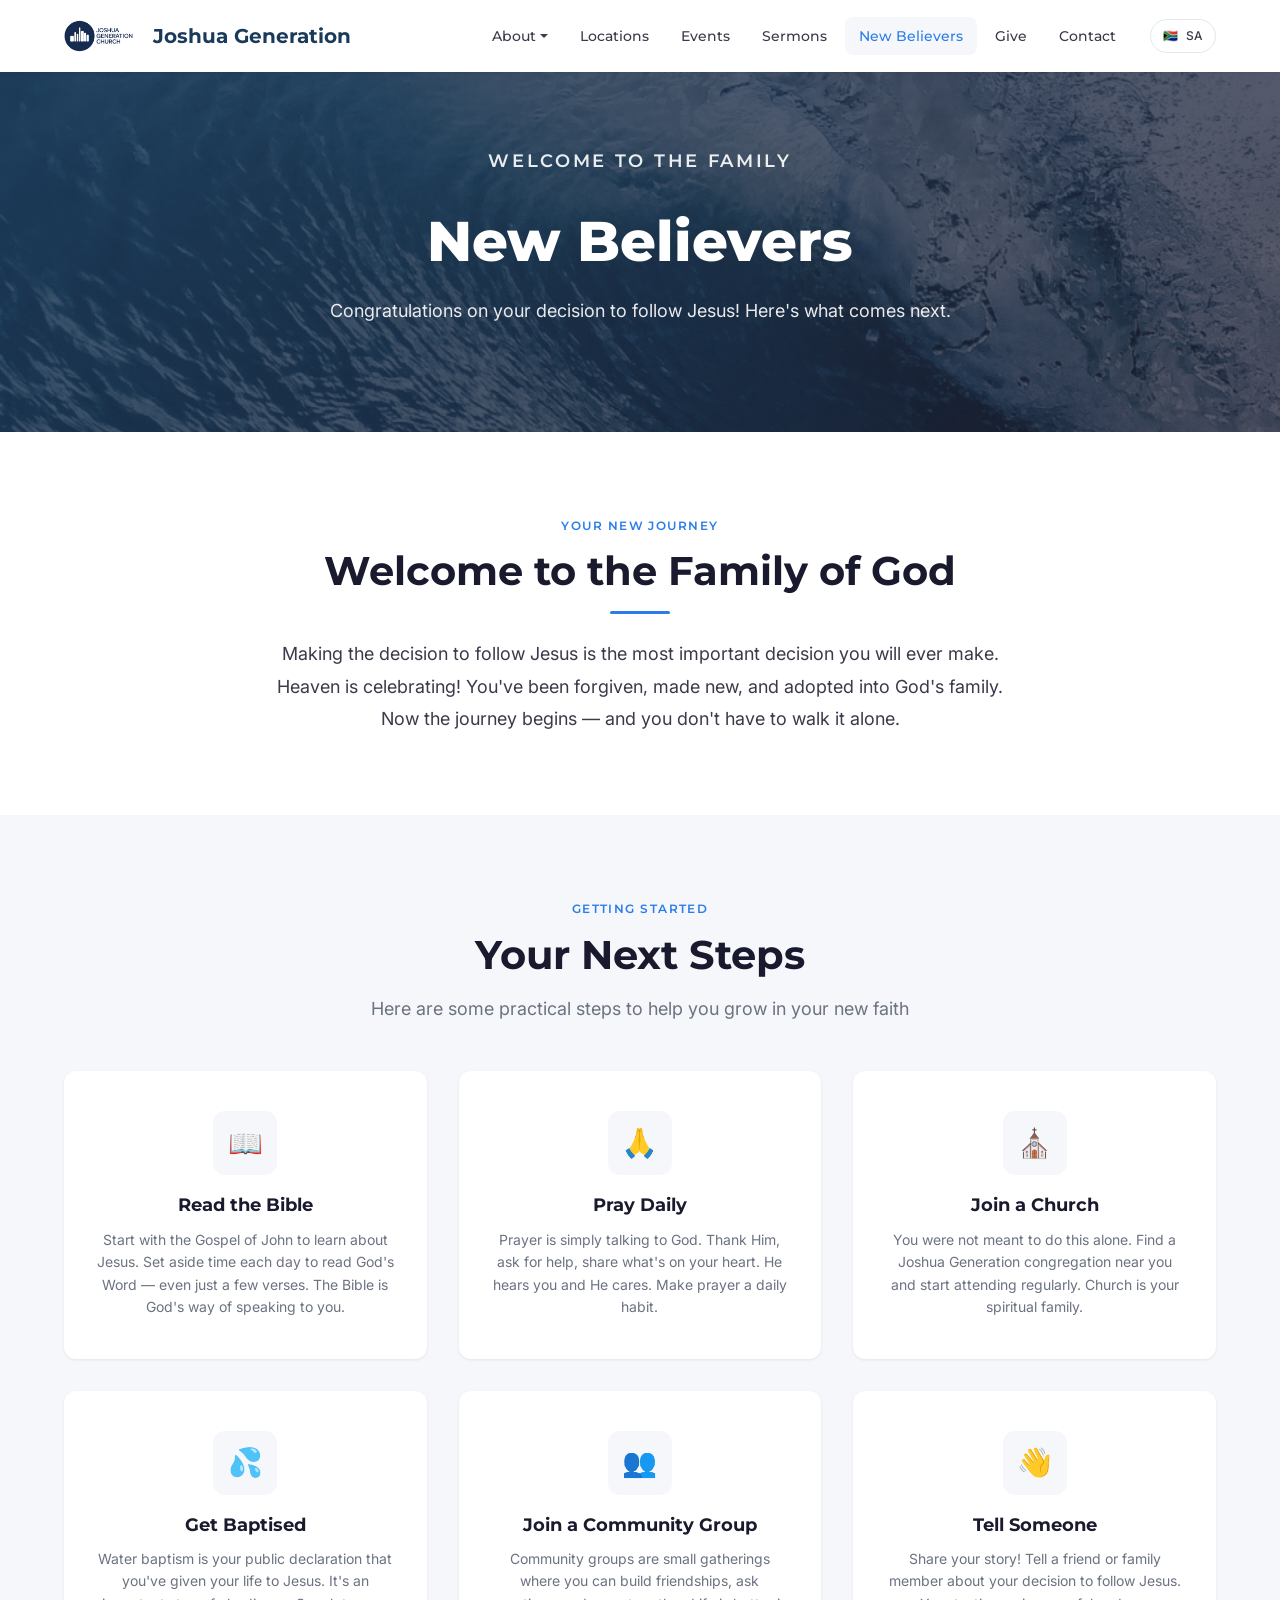
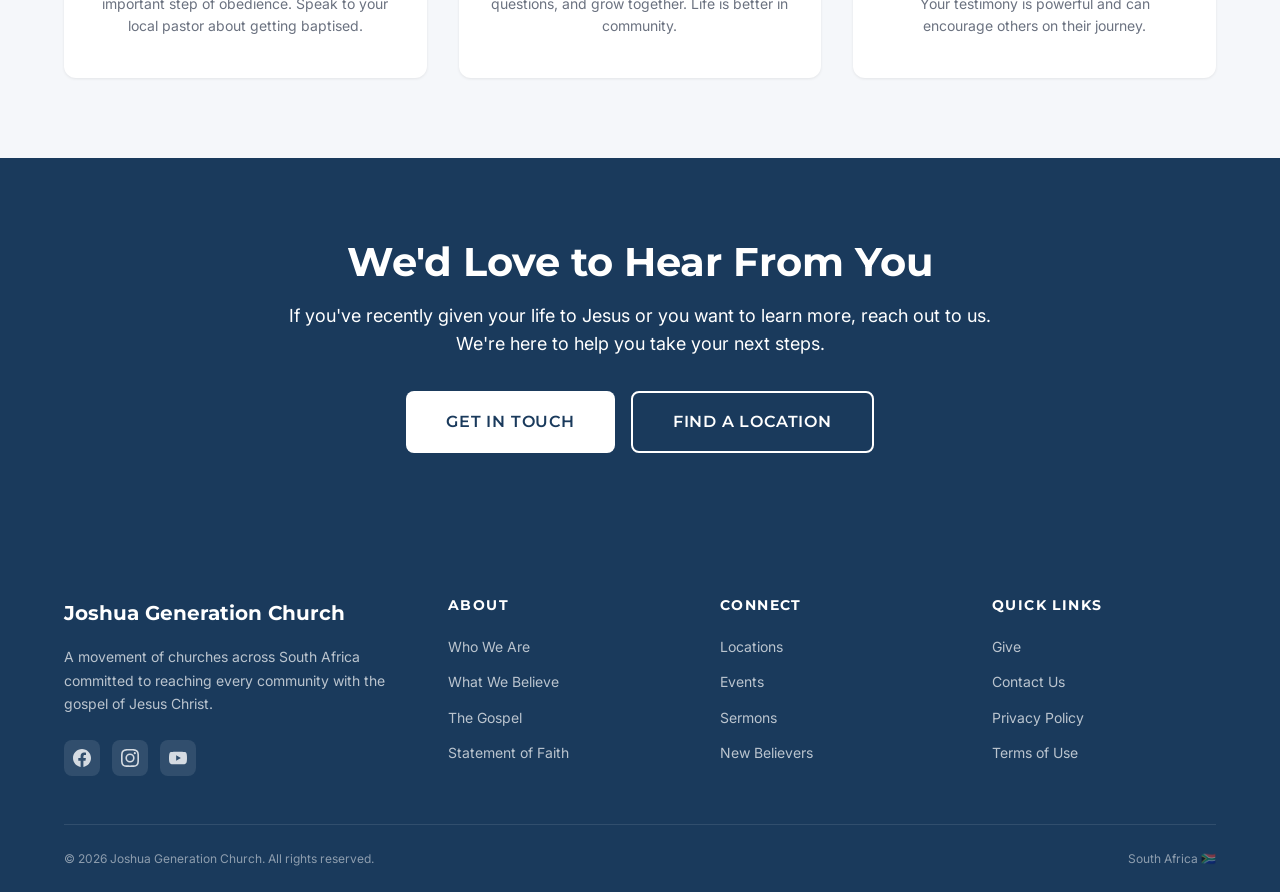
==== new-believers.html @ f1df92d1 "Josh Gen website - complete static site build" ====
<!DOCTYPE html>
<html lang="en">
<head>
  <meta charset="UTF-8">
  <link rel="icon" type="image/png" href="images/favicon.png">
  <meta name="viewport" content="width=device-width, initial-scale=1.0">
  <title>New Believers - Joshua Generation Church</title>
  <meta name="description" content="Resources and next steps for new believers at Joshua Generation Church.">
  <link rel="preconnect" href="https://fonts.googleapis.com">
  <link rel="preconnect" href="https://fonts.gstatic.com" crossorigin>
  <link href="https://fonts.googleapis.com/css2?family=Inter:wght@400;500;600&family=Montserrat:wght@600;700;800&display=swap" rel="stylesheet">
  <link rel="stylesheet" href="css/style.css">
  <link rel="stylesheet" href="css/components.css">
  <link rel="stylesheet" href="css/responsive.css">
</head>
<body>

  <!-- Navigation -->
  <nav class="nav" id="nav">
    <div class="nav__inner">
      <a href="index.html" class="nav__logo"><img src="images/logo.png" alt="JG" style="height:32px;width:auto;vertical-align:middle;margin-right:0.5rem;filter:brightness(0) saturate(100%) invert(16%) sepia(30%) saturate(1200%) hue-rotate(180deg) brightness(95%);"><span>Joshua Generation</span></a>
      <div class="nav__links" id="navLinks">
        <div class="nav__dropdown">
          <a href="#" class="nav__link nav__dropdown-toggle">About</a>
          <div class="nav__dropdown-menu">
            <a href="who-we-are.html">Who We Are</a>
            <a href="what-we-believe.html">What We Believe</a>
            <a href="the-gospel.html">The Gospel</a>
            <a href="statement-of-faith.html">Statement of Faith</a>
          </div>
        </div>
        <a href="locations.html" class="nav__link">Locations</a>
        <a href="events.html" class="nav__link">Events</a>
        <a href="sermons.html" class="nav__link">Sermons</a>
        <a href="new-believers.html" class="nav__link active">New Believers</a>
        <a href="give.html" class="nav__link">Give</a>
        <a href="contact.html" class="nav__link">Contact</a>
        <div class="nav__region"><span>&#127487;&#127462;</span> SA</div>
      </div>
      <button class="nav__toggle" id="navToggle" aria-label="Toggle menu"><span></span><span></span><span></span></button>
    </div>
  </nav>

  <!-- Hero -->
  <section class="hero hero--short">
    <div class="hero__bg" style="background-image: url('images/hero-water.jpg'); background-color: var(--color-primary);"></div>
    <div class="hero__content">
      <p class="hero__eyebrow">Welcome to the Family</p>
      <h1>New Believers</h1>
      <p>Congratulations on your decision to follow Jesus! Here's what comes next.</p>
    </div>
  </section>

  <!-- Welcome Message -->
  <section class="section">
    <div class="container container--narrow text-center">
      <span class="eyebrow">Your New Journey</span>
      <h2>Welcome to the Family of God</h2>
      <div class="divider"></div>
      <p style="font-size: var(--fs-lg); line-height: 1.8; margin-top: 1.5rem;">Making the decision to follow Jesus is the most important decision you will ever make. Heaven is celebrating! You've been forgiven, made new, and adopted into God's family. Now the journey begins — and you don't have to walk it alone.</p>
    </div>
  </section>

  <!-- Next Steps -->
  <section class="section section--light">
    <div class="container">
      <div class="section__header">
        <span class="eyebrow">Getting Started</span>
        <h2>Your Next Steps</h2>
        <p>Here are some practical steps to help you grow in your new faith</p>
      </div>
      <div class="grid grid--3">
        <div class="icon-card">
          <div class="icon-card__icon">&#128214;</div>
          <h3 class="icon-card__title">Read the Bible</h3>
          <p class="icon-card__text">Start with the Gospel of John to learn about Jesus. Set aside time each day to read God's Word — even just a few verses. The Bible is God's way of speaking to you.</p>
        </div>
        <div class="icon-card">
          <div class="icon-card__icon">&#128591;</div>
          <h3 class="icon-card__title">Pray Daily</h3>
          <p class="icon-card__text">Prayer is simply talking to God. Thank Him, ask for help, share what's on your heart. He hears you and He cares. Make prayer a daily habit.</p>
        </div>
        <div class="icon-card">
          <div class="icon-card__icon">&#9962;</div>
          <h3 class="icon-card__title">Join a Church</h3>
          <p class="icon-card__text">You were not meant to do this alone. Find a Joshua Generation congregation near you and start attending regularly. Church is your spiritual family.</p>
        </div>
        <div class="icon-card">
          <div class="icon-card__icon">&#128166;</div>
          <h3 class="icon-card__title">Get Baptised</h3>
          <p class="icon-card__text">Water baptism is your public declaration that you've given your life to Jesus. It's an important step of obedience. Speak to your local pastor about getting baptised.</p>
        </div>
        <div class="icon-card">
          <div class="icon-card__icon">&#128101;</div>
          <h3 class="icon-card__title">Join a Community Group</h3>
          <p class="icon-card__text">Community groups are small gatherings where you can build friendships, ask questions, and grow together. Life is better in community.</p>
        </div>
        <div class="icon-card">
          <div class="icon-card__icon">&#128075;</div>
          <h3 class="icon-card__title">Tell Someone</h3>
          <p class="icon-card__text">Share your story! Tell a friend or family member about your decision to follow Jesus. Your testimony is powerful and can encourage others on their journey.</p>
        </div>
      </div>
    </div>
  </section>

  <!-- CTA -->
  <section class="section section--dark text-center">
    <div class="container container--narrow">
      <h2>We'd Love to Hear From You</h2>
      <p style="font-size: var(--fs-lg); margin: 1rem 0 2rem;">If you've recently given your life to Jesus or you want to learn more, reach out to us. We're here to help you take your next steps.</p>
      <div class="hero__actions">
        <a href="contact.html" class="btn btn--white btn--lg">Get in Touch</a>
        <a href="locations.html" class="btn btn--outline btn--lg">Find a Location</a>
      </div>
    </div>
  </section>

  <!-- Footer -->
  <footer class="footer">
    <div class="container">
      <div class="footer__grid">
        <div class="footer__brand">
          <a href="index.html" class="nav__logo" style="color: white; font-size: 1.25rem;"><span>Joshua Generation Church</span></a>
          <p>A movement of churches across South Africa committed to reaching every community with the gospel of Jesus Christ.</p>
          <div class="footer__social">
            <a href="https://www.facebook.com/JoshGenChurchGlobal" target="_blank" rel="noopener" aria-label="Facebook"><svg width="18" height="18" viewBox="0 0 24 24" fill="currentColor"><path d="M24 12.073c0-6.627-5.373-12-12-12s-12 5.373-12 12c0 5.99 4.388 10.954 10.125 11.854v-8.385H7.078v-3.47h3.047V9.43c0-3.007 1.792-4.669 4.533-4.669 1.312 0 2.686.235 2.686.235v2.953H15.83c-1.491 0-1.956.925-1.956 1.874v2.25h3.328l-.532 3.47h-2.796v8.385C19.612 23.027 24 18.062 24 12.073z"/></svg></a>
            <a href="https://www.instagram.com/joshgenchurch_global/" target="_blank" rel="noopener" aria-label="Instagram"><svg width="18" height="18" viewBox="0 0 24 24" fill="currentColor"><path d="M12 2.163c3.204 0 3.584.012 4.85.07 3.252.148 4.771 1.691 4.919 4.919.058 1.265.069 1.645.069 4.849 0 3.205-.012 3.584-.069 4.849-.149 3.225-1.664 4.771-4.919 4.919-1.266.058-1.644.07-4.85.07-3.204 0-3.584-.012-4.849-.07-3.26-.149-4.771-1.699-4.919-4.92-.058-1.265-.07-1.644-.07-4.849 0-3.204.013-3.583.07-4.849.149-3.227 1.664-4.771 4.919-4.919 1.266-.057 1.645-.069 4.849-.069zM12 0C8.741 0 8.333.014 7.053.072 2.695.272.273 2.69.073 7.052.014 8.333 0 8.741 0 12c0 3.259.014 3.668.072 4.948.2 4.358 2.618 6.78 6.98 6.98C8.333 23.986 8.741 24 12 24c3.259 0 3.668-.014 4.948-.072 4.354-.2 6.782-2.618 6.979-6.98.059-1.28.073-1.689.073-4.948 0-3.259-.014-3.667-.072-4.947-.196-4.354-2.617-6.78-6.979-6.98C15.668.014 15.259 0 12 0zm0 5.838a6.162 6.162 0 100 12.324 6.162 6.162 0 000-12.324zM12 16a4 4 0 110-8 4 4 0 010 8zm6.406-11.845a1.44 1.44 0 100 2.881 1.44 1.44 0 000-2.881z"/></svg></a>
            <a href="https://www.youtube.com/@joshgenchurch" target="_blank" rel="noopener" aria-label="YouTube"><svg width="18" height="18" viewBox="0 0 24 24" fill="currentColor"><path d="M23.498 6.186a3.016 3.016 0 00-2.122-2.136C19.505 3.545 12 3.545 12 3.545s-7.505 0-9.377.505A3.017 3.017 0 00.502 6.186C0 8.07 0 12 0 12s0 3.93.502 5.814a3.016 3.016 0 002.122 2.136c1.871.505 9.376.505 9.376.505s7.505 0 9.377-.505a3.015 3.015 0 002.122-2.136C24 15.93 24 12 24 12s0-3.93-.502-5.814zM9.545 15.568V8.432L15.818 12l-6.273 3.568z"/></svg></a>
          </div>
        </div>
        <div>
          <h4 class="footer__heading">About</h4>
          <ul class="footer__links">
            <li><a href="who-we-are.html">Who We Are</a></li>
            <li><a href="what-we-believe.html">What We Believe</a></li>
            <li><a href="the-gospel.html">The Gospel</a></li>
            <li><a href="statement-of-faith.html">Statement of Faith</a></li>
          </ul>
        </div>
        <div>
          <h4 class="footer__heading">Connect</h4>
          <ul class="footer__links">
            <li><a href="locations.html">Locations</a></li>
            <li><a href="events.html">Events</a></li>
            <li><a href="sermons.html">Sermons</a></li>
            <li><a href="new-believers.html">New Believers</a></li>
          </ul>
        </div>
        <div>
          <h4 class="footer__heading">Quick Links</h4>
          <ul class="footer__links">
            <li><a href="give.html">Give</a></li>
            <li><a href="contact.html">Contact Us</a></li>
            <li><a href="#">Privacy Policy</a></li>
            <li><a href="#">Terms of Use</a></li>
          </ul>
        </div>
      </div>
      <div class="footer__bottom">
        <span>&copy; 2026 Joshua Generation Church. All rights reserved.</span>
        <span>South Africa &#127487;&#127462;</span>
      </div>
    </div>
  </footer>

  <script src="js/main.js"></script>
</body>
</html>
---- css/style.css ----
/* ========================================
   Josh Gen Website - Global Styles
   ======================================== */

/* --- CSS Custom Properties --- */
:root {
  --color-primary: #1a3a5c;
  --color-accent: #2b7de9;
  --color-accent-hover: #1a6ad4;
  --color-white: #ffffff;
  --color-light: #f5f7fa;
  --color-dark: #1a1a2e;
  --color-text: #3a3a4a;
  --color-text-light: #6b7280;
  --color-border: #e2e8f0;

  --font-heading: 'Montserrat', sans-serif;
  --font-body: 'Inter', sans-serif;

  --fs-xs: 0.75rem;
  --fs-sm: 0.875rem;
  --fs-base: 1rem;
  --fs-lg: 1.125rem;
  --fs-xl: 1.25rem;
  --fs-2xl: 1.5rem;
  --fs-3xl: 2rem;
  --fs-4xl: 2.5rem;
  --fs-5xl: 3.5rem;

  --fw-regular: 400;
  --fw-medium: 500;
  --fw-semibold: 600;
  --fw-bold: 700;
  --fw-extrabold: 800;

  --radius-sm: 0.375rem;
  --radius-md: 0.5rem;
  --radius-lg: 0.75rem;
  --radius-xl: 1rem;
  --radius-full: 9999px;

  --shadow-sm: 0 1px 3px rgba(0, 0, 0, 0.08);
  --shadow-md: 0 4px 12px rgba(0, 0, 0, 0.1);
  --shadow-lg: 0 10px 30px rgba(0, 0, 0, 0.12);
  --shadow-xl: 0 20px 40px rgba(0, 0, 0, 0.15);

  --transition: 0.3s ease;
  --max-width: 1200px;
  --nav-height: 72px;
}

/* --- Reset --- */
*,
*::before,
*::after {
  box-sizing: border-box;
  margin: 0;
  padding: 0;
}

html {
  scroll-behavior: smooth;
  -webkit-text-size-adjust: 100%;
}

body {
  font-family: var(--font-body);
  font-size: var(--fs-base);
  line-height: 1.6;
  color: var(--color-text);
  background: var(--color-white);
  -webkit-font-smoothing: antialiased;
  -moz-osx-font-smoothing: grayscale;
}

img {
  max-width: 100%;
  height: auto;
  display: block;
}

a {
  color: var(--color-accent);
  text-decoration: none;
  transition: color var(--transition);
}

a:hover {
  color: var(--color-accent-hover);
}

ul, ol {
  list-style: none;
}

button, input, textarea, select {
  font-family: inherit;
  font-size: inherit;
  border: none;
  outline: none;
}

button {
  cursor: pointer;
  background: none;
}

/* --- Typography --- */
h1, h2, h3, h4, h5, h6 {
  font-family: var(--font-heading);
  font-weight: var(--fw-bold);
  line-height: 1.2;
  color: var(--color-dark);
}

h1 { font-size: var(--fs-5xl); }
h2 { font-size: var(--fs-4xl); }
h3 { font-size: var(--fs-3xl); }
h4 { font-size: var(--fs-2xl); }
h5 { font-size: var(--fs-xl); }
h6 { font-size: var(--fs-lg); }

p {
  margin-bottom: 1rem;
  color: var(--color-text);
}

p:last-child {
  margin-bottom: 0;
}

.text-accent { color: var(--color-accent); }
.text-white { color: var(--color-white); }
.text-light { color: var(--color-text-light); }
.text-center { text-align: center; }
.text-uppercase { text-transform: uppercase; letter-spacing: 0.05em; }

/* --- Layout Utilities --- */
.container {
  width: 100%;
  max-width: var(--max-width);
  margin: 0 auto;
  padding: 0 1.5rem;
}

.container--narrow {
  max-width: 800px;
}

.container--wide {
  max-width: 1400px;
}

.section {
  padding: 5rem 0;
}

.section--light {
  background: var(--color-light);
}

.section--dark {
  background: var(--color-primary);
  color: var(--color-white);
}

.section--dark h2,
.section--dark h3,
.section--dark h4,
.section--dark p {
  color: var(--color-white);
}

.section__header {
  text-align: center;
  margin-bottom: 3rem;
}

.section__header p {
  font-size: var(--fs-lg);
  color: var(--color-text-light);
  max-width: 600px;
  margin: 1rem auto 0;
}

.section--dark .section__header p {
  color: rgba(255, 255, 255, 0.8);
}

/* Flexbox & Grid Helpers */
.flex {
  display: flex;
}

.flex-center {
  display: flex;
  align-items: center;
  justify-content: center;
}

.flex-between {
  display: flex;
  align-items: center;
  justify-content: space-between;
}

.grid {
  display: grid;
  gap: 2rem;
}

.grid--2 { grid-template-columns: repeat(2, 1fr); }
.grid--3 { grid-template-columns: repeat(3, 1fr); }
.grid--4 { grid-template-columns: repeat(4, 1fr); }

/* --- Spacing Utilities --- */
.mt-1 { margin-top: 0.5rem; }
.mt-2 { margin-top: 1rem; }
.mt-3 { margin-top: 1.5rem; }
.mt-4 { margin-top: 2rem; }
.mb-2 { margin-bottom: 1rem; }
.mb-3 { margin-bottom: 1.5rem; }
.mb-4 { margin-bottom: 2rem; }
.gap-1 { gap: 1rem; }
.gap-2 { gap: 1.5rem; }
.gap-3 { gap: 2rem; }

/* --- Eyebrow / Label --- */
.eyebrow {
  display: inline-block;
  font-family: var(--font-heading);
  font-size: var(--fs-xs);
  font-weight: var(--fw-semibold);
  text-transform: uppercase;
  letter-spacing: 0.12em;
  color: var(--color-accent);
  margin-bottom: 0.75rem;
}

.section--dark .eyebrow {
  color: rgba(255, 255, 255, 0.7);
}

/* --- Divider --- */
.divider {
  width: 60px;
  height: 3px;
  background: var(--color-accent);
  margin: 1rem auto;
  border-radius: var(--radius-full);
}
---- css/components.css ----
/* ========================================
   Components - Nav, Footer, Hero, Cards, Buttons
   ======================================== */

/* --- Buttons --- */
.btn {
  display: inline-flex;
  align-items: center;
  justify-content: center;
  gap: 0.5rem;
  padding: 0.875rem 2rem;
  font-family: var(--font-heading);
  font-size: var(--fs-sm);
  font-weight: var(--fw-semibold);
  text-transform: uppercase;
  letter-spacing: 0.05em;
  border-radius: var(--radius-md);
  transition: all var(--transition);
  white-space: nowrap;
}

.btn--primary {
  background: var(--color-accent);
  color: var(--color-white);
}

.btn--primary:hover {
  background: var(--color-accent-hover);
  color: var(--color-white);
  transform: translateY(-2px);
  box-shadow: var(--shadow-md);
}

.btn--outline {
  background: transparent;
  color: var(--color-white);
  border: 2px solid var(--color-white);
}

.btn--outline:hover {
  background: var(--color-white);
  color: var(--color-primary);
}

.btn--outline-dark {
  background: transparent;
  color: var(--color-primary);
  border: 2px solid var(--color-primary);
}

.btn--outline-dark:hover {
  background: var(--color-primary);
  color: var(--color-white);
}

.btn--white {
  background: var(--color-white);
  color: var(--color-primary);
}

.btn--white:hover {
  background: var(--color-light);
  color: var(--color-primary);
  transform: translateY(-2px);
  box-shadow: var(--shadow-md);
}

.btn--sm {
  padding: 0.625rem 1.25rem;
  font-size: var(--fs-xs);
}

.btn--lg {
  padding: 1rem 2.5rem;
  font-size: var(--fs-base);
}

/* --- Navigation --- */
.nav {
  position: fixed;
  top: 0;
  left: 0;
  right: 0;
  height: var(--nav-height);
  background: var(--color-white);
  box-shadow: var(--shadow-sm);
  z-index: 1000;
  transition: all var(--transition);
}

.nav.scrolled {
  box-shadow: var(--shadow-md);
}

.nav__inner {
  display: flex;
  align-items: center;
  justify-content: space-between;
  height: 100%;
  max-width: var(--max-width);
  margin: 0 auto;
  padding: 0 1.5rem;
}

.nav__logo {
  display: flex;
  align-items: center;
  gap: 0.75rem;
  font-family: var(--font-heading);
  font-weight: var(--fw-bold);
  font-size: var(--fs-xl);
  color: var(--color-primary);
}

.nav__logo:hover {
  color: var(--color-primary);
}

.nav__logo img {
  height: 40px;
  width: auto;
}

.nav__links {
  display: flex;
  align-items: center;
  gap: 0.25rem;
}

.nav__link {
  padding: 0.5rem 0.875rem;
  font-family: var(--font-heading);
  font-size: var(--fs-sm);
  font-weight: var(--fw-medium);
  color: var(--color-text);
  border-radius: var(--radius-md);
  transition: all var(--transition);
}

.nav__link:hover,
.nav__link.active {
  color: var(--color-accent);
  background: var(--color-light);
}

/* Dropdown */
.nav__dropdown {
  position: relative;
}

.nav__dropdown-toggle {
  display: flex;
  align-items: center;
  gap: 0.25rem;
}

.nav__dropdown-toggle::after {
  content: '';
  display: inline-block;
  width: 0;
  height: 0;
  border-left: 4px solid transparent;
  border-right: 4px solid transparent;
  border-top: 4px solid currentColor;
  transition: transform var(--transition);
}

.nav__dropdown:hover .nav__dropdown-toggle::after {
  transform: rotate(180deg);
}

.nav__dropdown-menu {
  position: absolute;
  top: 100%;
  left: 0;
  min-width: 200px;
  background: var(--color-white);
  border-radius: var(--radius-md);
  box-shadow: var(--shadow-lg);
  padding: 0.5rem;
  opacity: 0;
  visibility: hidden;
  transform: translateY(8px);
  transition: all var(--transition);
}

.nav__dropdown:hover .nav__dropdown-menu {
  opacity: 1;
  visibility: visible;
  transform: translateY(0);
}

.nav__dropdown-menu a {
  display: block;
  padding: 0.625rem 1rem;
  font-size: var(--fs-sm);
  color: var(--color-text);
  border-radius: var(--radius-sm);
}

.nav__dropdown-menu a:hover {
  background: var(--color-light);
  color: var(--color-accent);
}

/* Region Toggle */
.nav__region {
  display: flex;
  align-items: center;
  gap: 0.5rem;
  margin-left: 1rem;
  padding: 0.375rem 0.75rem;
  border: 1px solid var(--color-border);
  border-radius: var(--radius-full);
  font-size: var(--fs-xs);
  font-weight: var(--fw-medium);
  color: var(--color-text);
  cursor: pointer;
}

.nav__region:hover {
  background: var(--color-light);
}

/* Mobile Menu Toggle */
.nav__toggle {
  display: none;
  flex-direction: column;
  gap: 5px;
  padding: 0.5rem;
}

.nav__toggle span {
  display: block;
  width: 24px;
  height: 2px;
  background: var(--color-dark);
  border-radius: 2px;
  transition: all var(--transition);
}

.nav__toggle.active span:nth-child(1) {
  transform: rotate(45deg) translate(5px, 5px);
}

.nav__toggle.active span:nth-child(2) {
  opacity: 0;
}

.nav__toggle.active span:nth-child(3) {
  transform: rotate(-45deg) translate(5px, -5px);
}

/* --- Hero Section --- */
.hero {
  position: relative;
  min-height: 70vh;
  display: flex;
  align-items: center;
  justify-content: center;
  text-align: center;
  color: var(--color-white);
  margin-top: var(--nav-height);
  overflow: hidden;
}

.hero--full {
  min-height: calc(100vh - var(--nav-height));
}

.hero--short {
  min-height: 40vh;
}

.hero__bg {
  position: absolute;
  inset: 0;
  background-size: cover;
  background-position: center;
  background-repeat: no-repeat;
}

.hero__bg::after {
  content: '';
  position: absolute;
  inset: 0;
  background: linear-gradient(135deg, rgba(26, 58, 92, 0.85) 0%, rgba(26, 26, 46, 0.7) 100%);
}

.hero__content {
  position: relative;
  z-index: 2;
  max-width: 750px;
  padding: 2rem 1.5rem;
}

.hero__eyebrow {
  font-family: var(--font-heading);
  font-size: var(--fs-sm);
  font-weight: var(--fw-semibold);
  text-transform: uppercase;
  letter-spacing: 0.15em;
  color: rgba(255, 255, 255, 0.8);
  margin-bottom: 1rem;
}

.hero h1 {
  color: var(--color-white);
  font-size: var(--fs-5xl);
  font-weight: var(--fw-extrabold);
  margin-bottom: 1.25rem;
}

.hero p {
  font-size: var(--fs-lg);
  color: rgba(255, 255, 255, 0.9);
  margin-bottom: 2rem;
  line-height: 1.7;
}

.hero__actions {
  display: flex;
  gap: 1rem;
  justify-content: center;
  flex-wrap: wrap;
}

/* --- Cards --- */
.card {
  background: var(--color-white);
  border-radius: var(--radius-lg);
  overflow: hidden;
  box-shadow: var(--shadow-sm);
  transition: all var(--transition);
}

.card:hover {
  transform: translateY(-4px);
  box-shadow: var(--shadow-lg);
}

.card__image {
  width: 100%;
  height: 200px;
  object-fit: cover;
  background: var(--color-light);
}

.card__body {
  padding: 1.5rem;
}

.card__eyebrow {
  font-size: var(--fs-xs);
  font-weight: var(--fw-semibold);
  text-transform: uppercase;
  letter-spacing: 0.08em;
  color: var(--color-accent);
  margin-bottom: 0.5rem;
}

.card__title {
  font-family: var(--font-heading);
  font-size: var(--fs-xl);
  font-weight: var(--fw-bold);
  color: var(--color-dark);
  margin-bottom: 0.75rem;
}

.card__text {
  font-size: var(--fs-sm);
  color: var(--color-text-light);
  line-height: 1.6;
  margin-bottom: 1rem;
}

.card__meta {
  display: flex;
  align-items: center;
  gap: 1rem;
  font-size: var(--fs-xs);
  color: var(--color-text-light);
}

.card__meta span {
  display: flex;
  align-items: center;
  gap: 0.25rem;
}

.card__link {
  display: inline-flex;
  align-items: center;
  gap: 0.25rem;
  font-size: var(--fs-sm);
  font-weight: var(--fw-semibold);
  color: var(--color-accent);
  margin-top: 0.5rem;
}

.card__link::after {
  content: '\2192';
  transition: transform var(--transition);
}

.card__link:hover::after {
  transform: translateX(4px);
}

/* Icon Card (for features/steps) */
.icon-card {
  text-align: center;
  padding: 2.5rem 2rem;
  background: var(--color-white);
  border-radius: var(--radius-lg);
  box-shadow: var(--shadow-sm);
  transition: all var(--transition);
}

.icon-card:hover {
  transform: translateY(-4px);
  box-shadow: var(--shadow-lg);
}

.icon-card__icon {
  width: 64px;
  height: 64px;
  margin: 0 auto 1.25rem;
  display: flex;
  align-items: center;
  justify-content: center;
  background: var(--color-light);
  border-radius: var(--radius-lg);
  font-size: 1.75rem;
  color: var(--color-accent);
}

.icon-card__title {
  font-family: var(--font-heading);
  font-size: var(--fs-lg);
  font-weight: var(--fw-bold);
  color: var(--color-dark);
  margin-bottom: 0.75rem;
}

.icon-card__text {
  font-size: var(--fs-sm);
  color: var(--color-text-light);
  line-height: 1.6;
}

/* CTA Card */
.cta-card {
  display: flex;
  flex-direction: column;
  align-items: center;
  text-align: center;
  padding: 2.5rem 2rem;
  background: var(--color-white);
  border-radius: var(--radius-lg);
  box-shadow: var(--shadow-sm);
  transition: all var(--transition);
}

.cta-card:hover {
  transform: translateY(-4px);
  box-shadow: var(--shadow-lg);
}

.cta-card__icon {
  font-size: 2.5rem;
  margin-bottom: 1rem;
}

.cta-card__title {
  font-family: var(--font-heading);
  font-size: var(--fs-xl);
  font-weight: var(--fw-bold);
  color: var(--color-dark);
  margin-bottom: 0.5rem;
}

.cta-card__text {
  font-size: var(--fs-sm);
  color: var(--color-text-light);
  margin-bottom: 1.5rem;
}

/* --- Location Card --- */
.location-card {
  padding: 1.25rem 1.5rem;
  background: var(--color-white);
  border-radius: var(--radius-md);
  border: 1px solid var(--color-border);
  transition: all var(--transition);
}

.location-card:hover {
  border-color: var(--color-accent);
  box-shadow: var(--shadow-md);
}

.location-card__name {
  font-family: var(--font-heading);
  font-size: var(--fs-base);
  font-weight: var(--fw-bold);
  color: var(--color-dark);
  margin-bottom: 0.375rem;
}

.location-card__address {
  font-size: var(--fs-sm);
  color: var(--color-text-light);
  margin-bottom: 0.75rem;
}

.location-card__actions {
  display: flex;
  gap: 0.75rem;
}

.location-card__actions a {
  font-size: var(--fs-xs);
  font-weight: var(--fw-semibold);
  text-transform: uppercase;
  letter-spacing: 0.05em;
}

/* --- Form Elements --- */
.form-group {
  margin-bottom: 1.25rem;
}

.form-group label {
  display: block;
  font-size: var(--fs-sm);
  font-weight: var(--fw-medium);
  color: var(--color-dark);
  margin-bottom: 0.375rem;
}

.form-input,
.form-textarea,
.form-select {
  width: 100%;
  padding: 0.75rem 1rem;
  border: 1px solid var(--color-border);
  border-radius: var(--radius-md);
  font-size: var(--fs-base);
  color: var(--color-dark);
  background: var(--color-white);
  transition: border-color var(--transition);
}

.form-input:focus,
.form-textarea:focus,
.form-select:focus {
  border-color: var(--color-accent);
  box-shadow: 0 0 0 3px rgba(43, 125, 233, 0.1);
}

.form-textarea {
  resize: vertical;
  min-height: 120px;
}

/* --- Tabs --- */
.tabs {
  display: flex;
  gap: 0.25rem;
  border-bottom: 2px solid var(--color-border);
  margin-bottom: 2rem;
}

.tab {
  padding: 0.75rem 1.5rem;
  font-family: var(--font-heading);
  font-size: var(--fs-sm);
  font-weight: var(--fw-semibold);
  color: var(--color-text-light);
  border-bottom: 2px solid transparent;
  margin-bottom: -2px;
  transition: all var(--transition);
  cursor: pointer;
}

.tab:hover {
  color: var(--color-accent);
}

.tab.active {
  color: var(--color-accent);
  border-bottom-color: var(--color-accent);
}

.tab-panel {
  display: none;
}

.tab-panel.active {
  display: block;
}

/* --- Filter Tags --- */
.filters {
  display: flex;
  flex-wrap: wrap;
  gap: 0.5rem;
  margin-bottom: 2rem;
}

.filter-tag {
  padding: 0.5rem 1rem;
  font-size: var(--fs-sm);
  font-weight: var(--fw-medium);
  color: var(--color-text);
  background: var(--color-light);
  border-radius: var(--radius-full);
  cursor: pointer;
  transition: all var(--transition);
}

.filter-tag:hover,
.filter-tag.active {
  background: var(--color-accent);
  color: var(--color-white);
}

/* --- Footer --- */
.footer {
  background: var(--color-primary);
  color: rgba(255, 255, 255, 0.8);
  padding: 4rem 0 0;
}

.footer__grid {
  display: grid;
  grid-template-columns: 1.5fr repeat(3, 1fr);
  gap: 3rem;
}

.footer__brand p {
  font-size: var(--fs-sm);
  color: rgba(255, 255, 255, 0.7);
  line-height: 1.7;
  margin-top: 1rem;
}

.footer__heading {
  font-family: var(--font-heading);
  font-size: var(--fs-sm);
  font-weight: var(--fw-bold);
  text-transform: uppercase;
  letter-spacing: 0.1em;
  color: var(--color-white);
  margin-bottom: 1.25rem;
}

.footer__links li {
  margin-bottom: 0.625rem;
}

.footer__links a {
  font-size: var(--fs-sm);
  color: rgba(255, 255, 255, 0.7);
  transition: color var(--transition);
}

.footer__links a:hover {
  color: var(--color-white);
}

.footer__social {
  display: flex;
  gap: 0.75rem;
  margin-top: 1.5rem;
}

.footer__social a {
  width: 36px;
  height: 36px;
  display: flex;
  align-items: center;
  justify-content: center;
  background: rgba(255, 255, 255, 0.1);
  border-radius: var(--radius-md);
  color: rgba(255, 255, 255, 0.8);
  font-size: var(--fs-lg);
  transition: all var(--transition);
}

.footer__social a:hover {
  background: var(--color-accent);
  color: var(--color-white);
}

.footer__bottom {
  margin-top: 3rem;
  padding: 1.5rem 0;
  border-top: 1px solid rgba(255, 255, 255, 0.1);
  display: flex;
  align-items: center;
  justify-content: space-between;
  font-size: var(--fs-xs);
  color: rgba(255, 255, 255, 0.5);
}

.footer__bottom a {
  color: rgba(255, 255, 255, 0.5);
}

.footer__bottom a:hover {
  color: var(--color-white);
}

/* --- Badge --- */
.badge {
  display: inline-flex;
  align-items: center;
  gap: 0.375rem;
  padding: 0.375rem 0.75rem;
  font-size: var(--fs-xs);
  font-weight: var(--fw-semibold);
  border-radius: var(--radius-full);
  background: rgba(43, 125, 233, 0.1);
  color: var(--color-accent);
}

/* --- Search Input --- */
.search-input {
  position: relative;
  max-width: 400px;
}

.search-input input {
  width: 100%;
  padding: 0.75rem 1rem 0.75rem 2.75rem;
  border: 1px solid var(--color-border);
  border-radius: var(--radius-full);
  font-size: var(--fs-sm);
  background: var(--color-white);
}

.search-input input:focus {
  border-color: var(--color-accent);
  box-shadow: 0 0 0 3px rgba(43, 125, 233, 0.1);
}

.search-input::before {
  content: '\1F50D';
  position: absolute;
  left: 1rem;
  top: 50%;
  transform: translateY(-50%);
  font-size: var(--fs-sm);
}

/* --- Split Content (image/text) --- */
.split {
  display: grid;
  grid-template-columns: 1fr 1fr;
  gap: 4rem;
  align-items: center;
}

.split--reverse .split__image {
  order: -1;
}

.split__image {
  border-radius: var(--radius-lg);
  overflow: hidden;
  background: var(--color-light);
  aspect-ratio: 4/3;
}

.split__image img {
  width: 100%;
  height: 100%;
  object-fit: cover;
}

.split__content h3 {
  margin-bottom: 1rem;
}

.split__content p {
  color: var(--color-text-light);
  line-height: 1.7;
}

/* --- Timeline / Steps --- */
.timeline {
  position: relative;
  max-width: 700px;
  margin: 0 auto;
}

.timeline::before {
  content: '';
  position: absolute;
  left: 28px;
  top: 0;
  bottom: 0;
  width: 2px;
  background: var(--color-border);
}

.timeline__item {
  position: relative;
  padding-left: 72px;
  padding-bottom: 3rem;
}

.timeline__item:last-child {
  padding-bottom: 0;
}

.timeline__number {
  position: absolute;
  left: 0;
  top: 0;
  width: 56px;
  height: 56px;
  display: flex;
  align-items: center;
  justify-content: center;
  background: var(--color-accent);
  color: var(--color-white);
  font-family: var(--font-heading);
  font-size: var(--fs-xl);
  font-weight: var(--fw-bold);
  border-radius: 50%;
  z-index: 1;
}

.timeline__title {
  font-family: var(--font-heading);
  font-size: var(--fs-2xl);
  font-weight: var(--fw-bold);
  color: var(--color-dark);
  margin-bottom: 0.75rem;
  padding-top: 0.75rem;
}

.timeline__text {
  font-size: var(--fs-base);
  color: var(--color-text-light);
  line-height: 1.7;
}

/* --- Banking Details Card --- */
.bank-card {
  padding: 2rem;
  background: var(--color-white);
  border: 1px solid var(--color-border);
  border-radius: var(--radius-lg);
}

.bank-card__title {
  font-family: var(--font-heading);
  font-size: var(--fs-lg);
  font-weight: var(--fw-bold);
  color: var(--color-dark);
  margin-bottom: 1rem;
  padding-bottom: 0.75rem;
  border-bottom: 1px solid var(--color-border);
}

.bank-card dl {
  display: grid;
  grid-template-columns: 140px 1fr;
  gap: 0.5rem 1rem;
}

.bank-card dt {
  font-size: var(--fs-sm);
  font-weight: var(--fw-semibold);
  color: var(--color-text-light);
}

.bank-card dd {
  font-size: var(--fs-sm);
  color: var(--color-dark);
  font-weight: var(--fw-medium);
}
---- css/responsive.css ----
/* ========================================
   Responsive - Media Queries
   ======================================== */

/* Tablet (1024px and below) */
@media (max-width: 1024px) {
  :root {
    --fs-5xl: 2.75rem;
    --fs-4xl: 2rem;
    --fs-3xl: 1.75rem;
  }

  .grid--4 {
    grid-template-columns: repeat(2, 1fr);
  }

  .footer__grid {
    grid-template-columns: repeat(2, 1fr);
    gap: 2rem;
  }

  .split {
    gap: 2.5rem;
  }
}

/* Mobile Nav Breakpoint (768px) */
@media (max-width: 768px) {
  :root {
    --fs-5xl: 2.25rem;
    --fs-4xl: 1.75rem;
    --fs-3xl: 1.5rem;
  }

  .section {
    padding: 3.5rem 0;
  }

  /* Mobile Nav */
  .nav__toggle {
    display: flex;
  }

  .nav__links {
    position: fixed;
    top: var(--nav-height);
    left: 0;
    right: 0;
    bottom: 0;
    flex-direction: column;
    align-items: stretch;
    gap: 0;
    background: var(--color-white);
    padding: 1rem;
    overflow-y: auto;
    transform: translateX(100%);
    transition: transform var(--transition);
  }

  .nav__links.open {
    transform: translateX(0);
  }

  .nav__link {
    padding: 0.875rem 1rem;
    font-size: var(--fs-base);
    border-radius: var(--radius-md);
  }

  .nav__dropdown-menu {
    position: static;
    opacity: 1;
    visibility: visible;
    transform: none;
    box-shadow: none;
    padding: 0 0 0 1rem;
    display: none;
  }

  .nav__dropdown.open .nav__dropdown-menu {
    display: block;
  }

  .nav__region {
    margin: 1rem 0 0;
    justify-content: center;
  }

  /* Grids */
  .grid--2,
  .grid--3 {
    grid-template-columns: 1fr;
  }

  .grid--4 {
    grid-template-columns: 1fr;
  }

  /* Split */
  .split {
    grid-template-columns: 1fr;
    gap: 2rem;
  }

  .split--reverse .split__image {
    order: 0;
  }

  /* Hero */
  .hero {
    min-height: 60vh;
  }

  .hero--full {
    min-height: 80vh;
  }

  .hero h1 {
    font-size: var(--fs-4xl);
  }

  .hero__actions {
    flex-direction: column;
    align-items: center;
  }

  /* Footer */
  .footer__grid {
    grid-template-columns: 1fr;
    gap: 2rem;
  }

  .footer__bottom {
    flex-direction: column;
    gap: 0.75rem;
    text-align: center;
  }

  /* Timeline */
  .timeline::before {
    left: 20px;
  }

  .timeline__number {
    width: 40px;
    height: 40px;
    font-size: var(--fs-base);
  }

  .timeline__item {
    padding-left: 56px;
  }

  .timeline__title {
    font-size: var(--fs-xl);
  }

  /* Cards */
  .card__image {
    height: 180px;
  }

  /* Locations page */
  #map {
    height: 300px;
  }

  .locations-toolbar {
    flex-direction: column;
    align-items: stretch;
  }

  .locations-toolbar input {
    min-width: 0 !important;
  }

  .location-card {
    flex-wrap: wrap;
  }

  .location-card__address {
    white-space: normal !important;
  }

  /* Bank card */
  .bank-card dl {
    grid-template-columns: 1fr;
    gap: 0.25rem;
  }

  .bank-card dt {
    margin-top: 0.5rem;
  }
}

/* Small Mobile (480px and below) */
@media (max-width: 480px) {
  :root {
    --fs-5xl: 1.875rem;
    --fs-4xl: 1.5rem;
  }

  .container {
    padding: 0 1rem;
  }

  .section {
    padding: 2.5rem 0;
  }

  .btn--lg {
    padding: 0.875rem 1.75rem;
    font-size: var(--fs-sm);
  }

  .hero {
    min-height: 50vh;
  }

  .hero--full {
    min-height: 70vh;
  }

  .icon-card,
  .cta-card {
    padding: 1.75rem 1.25rem;
  }
}
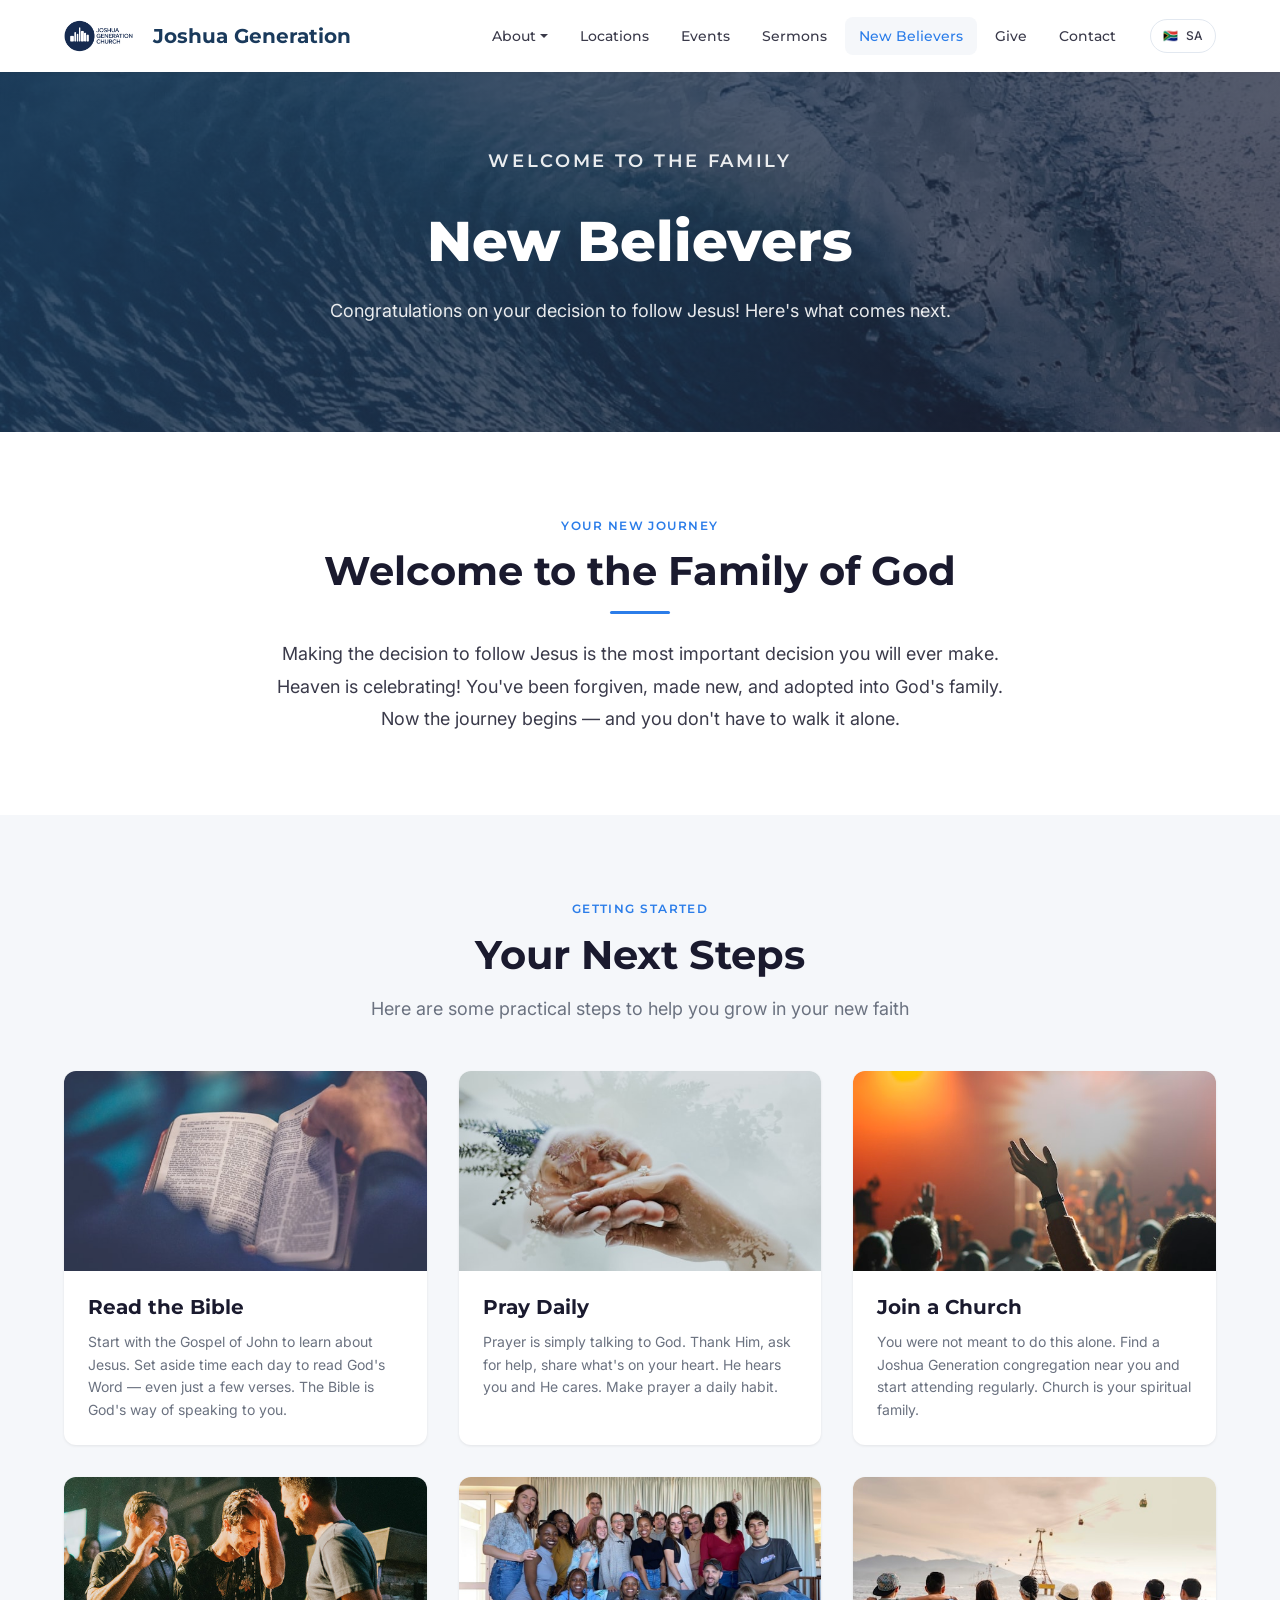
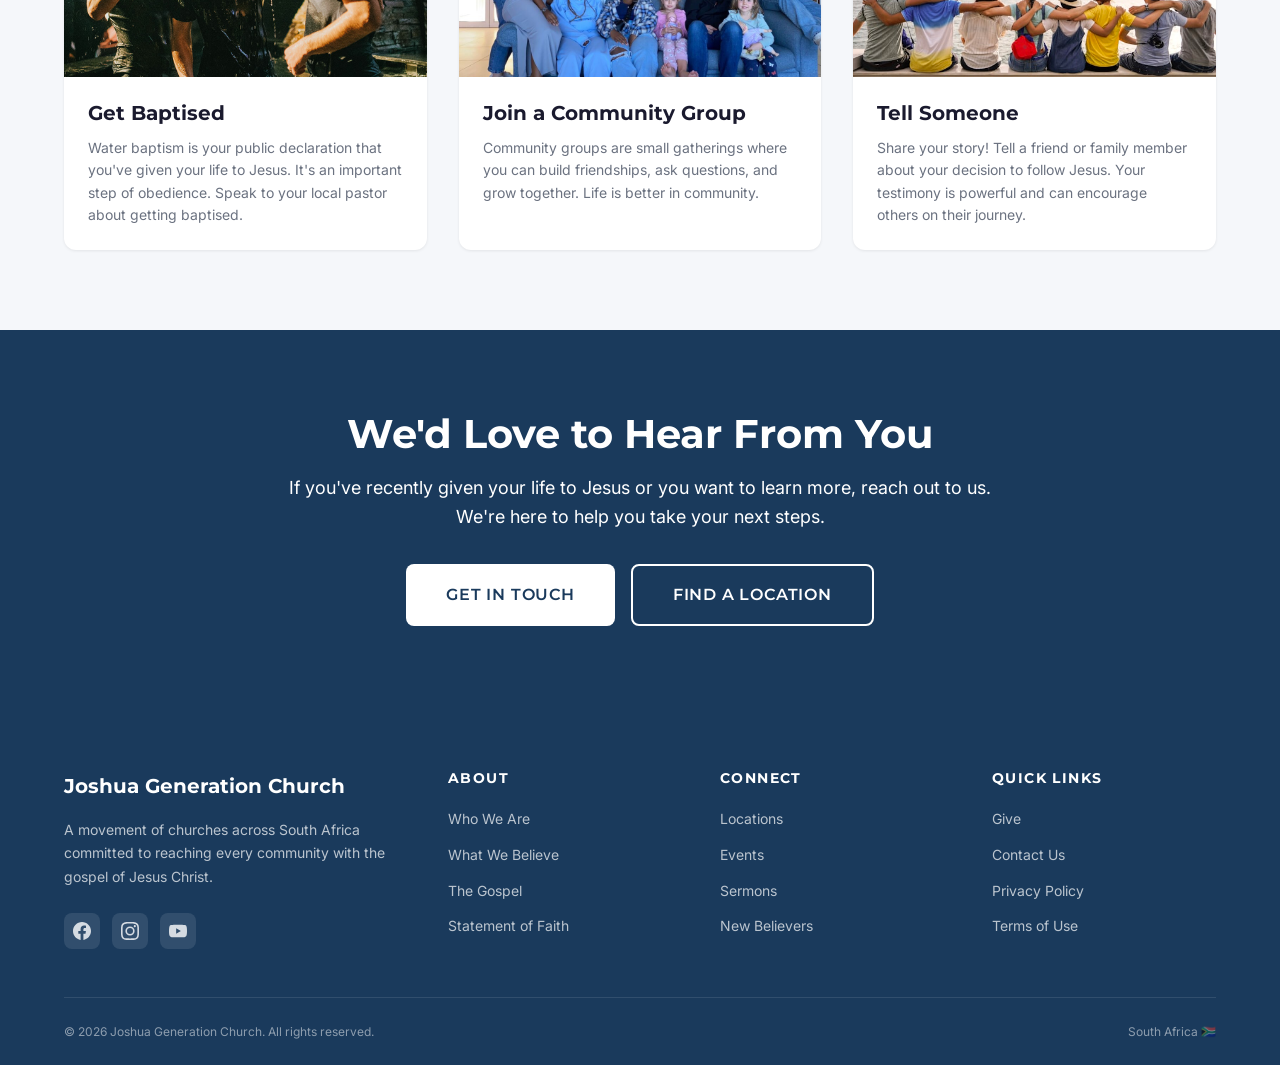
==== commit a67b5149: "Replace emoji icon cards with real image cards on New Believers and Who We Are pages" ====
--- a/new-believers.html
+++ b/new-believers.html
@@ -70,35 +70,47 @@
         <p>Here are some practical steps to help you grow in your new faith</p>
       </div>
       <div class="grid grid--3">
-        <div class="icon-card">
-          <div class="icon-card__icon">&#128214;</div>
-          <h3 class="icon-card__title">Read the Bible</h3>
-          <p class="icon-card__text">Start with the Gospel of John to learn about Jesus. Set aside time each day to read God's Word — even just a few verses. The Bible is God's way of speaking to you.</p>
+        <div class="card">
+          <div class="card__image"><img src="images/bible-reading.jpg" alt="Read the Bible" style="width:100%;height:100%;object-fit:cover;"></div>
+          <div class="card__body">
+            <h3 class="card__title">Read the Bible</h3>
+            <p class="card__text">Start with the Gospel of John to learn about Jesus. Set aside time each day to read God's Word — even just a few verses. The Bible is God's way of speaking to you.</p>
+          </div>
         </div>
-        <div class="icon-card">
-          <div class="icon-card__icon">&#128591;</div>
-          <h3 class="icon-card__title">Pray Daily</h3>
-          <p class="icon-card__text">Prayer is simply talking to God. Thank Him, ask for help, share what's on your heart. He hears you and He cares. Make prayer a daily habit.</p>
+        <div class="card">
+          <div class="card__image"><img src="images/prayer.jpg" alt="Pray Daily" style="width:100%;height:100%;object-fit:cover;"></div>
+          <div class="card__body">
+            <h3 class="card__title">Pray Daily</h3>
+            <p class="card__text">Prayer is simply talking to God. Thank Him, ask for help, share what's on your heart. He hears you and He cares. Make prayer a daily habit.</p>
+          </div>
         </div>
-        <div class="icon-card">
-          <div class="icon-card__icon">&#9962;</div>
-          <h3 class="icon-card__title">Join a Church</h3>
-          <p class="icon-card__text">You were not meant to do this alone. Find a Joshua Generation congregation near you and start attending regularly. Church is your spiritual family.</p>
+        <div class="card">
+          <div class="card__image"><img src="images/church-service.jpg" alt="Join a Church" style="width:100%;height:100%;object-fit:cover;"></div>
+          <div class="card__body">
+            <h3 class="card__title">Join a Church</h3>
+            <p class="card__text">You were not meant to do this alone. Find a Joshua Generation congregation near you and start attending regularly. Church is your spiritual family.</p>
+          </div>
         </div>
-        <div class="icon-card">
-          <div class="icon-card__icon">&#128166;</div>
-          <h3 class="icon-card__title">Get Baptised</h3>
-          <p class="icon-card__text">Water baptism is your public declaration that you've given your life to Jesus. It's an important step of obedience. Speak to your local pastor about getting baptised.</p>
+        <div class="card">
+          <div class="card__image"><img src="images/baptism.jpg" alt="Get Baptised" style="width:100%;height:100%;object-fit:cover;"></div>
+          <div class="card__body">
+            <h3 class="card__title">Get Baptised</h3>
+            <p class="card__text">Water baptism is your public declaration that you've given your life to Jesus. It's an important step of obedience. Speak to your local pastor about getting baptised.</p>
+          </div>
         </div>
-        <div class="icon-card">
-          <div class="icon-card__icon">&#128101;</div>
-          <h3 class="icon-card__title">Join a Community Group</h3>
-          <p class="icon-card__text">Community groups are small gatherings where you can build friendships, ask questions, and grow together. Life is better in community.</p>
+        <div class="card">
+          <div class="card__image"><img src="images/community-group.jpg" alt="Join a Community Group" style="width:100%;height:100%;object-fit:cover;"></div>
+          <div class="card__body">
+            <h3 class="card__title">Join a Community Group</h3>
+            <p class="card__text">Community groups are small gatherings where you can build friendships, ask questions, and grow together. Life is better in community.</p>
+          </div>
         </div>
-        <div class="icon-card">
-          <div class="icon-card__icon">&#128075;</div>
-          <h3 class="icon-card__title">Tell Someone</h3>
-          <p class="icon-card__text">Share your story! Tell a friend or family member about your decision to follow Jesus. Your testimony is powerful and can encourage others on their journey.</p>
+        <div class="card">
+          <div class="card__image"><img src="images/sharing-faith.jpg" alt="Tell Someone" style="width:100%;height:100%;object-fit:cover;"></div>
+          <div class="card__body">
+            <h3 class="card__title">Tell Someone</h3>
+            <p class="card__text">Share your story! Tell a friend or family member about your decision to follow Jesus. Your testimony is powerful and can encourage others on their journey.</p>
+          </div>
         </div>
       </div>
     </div>
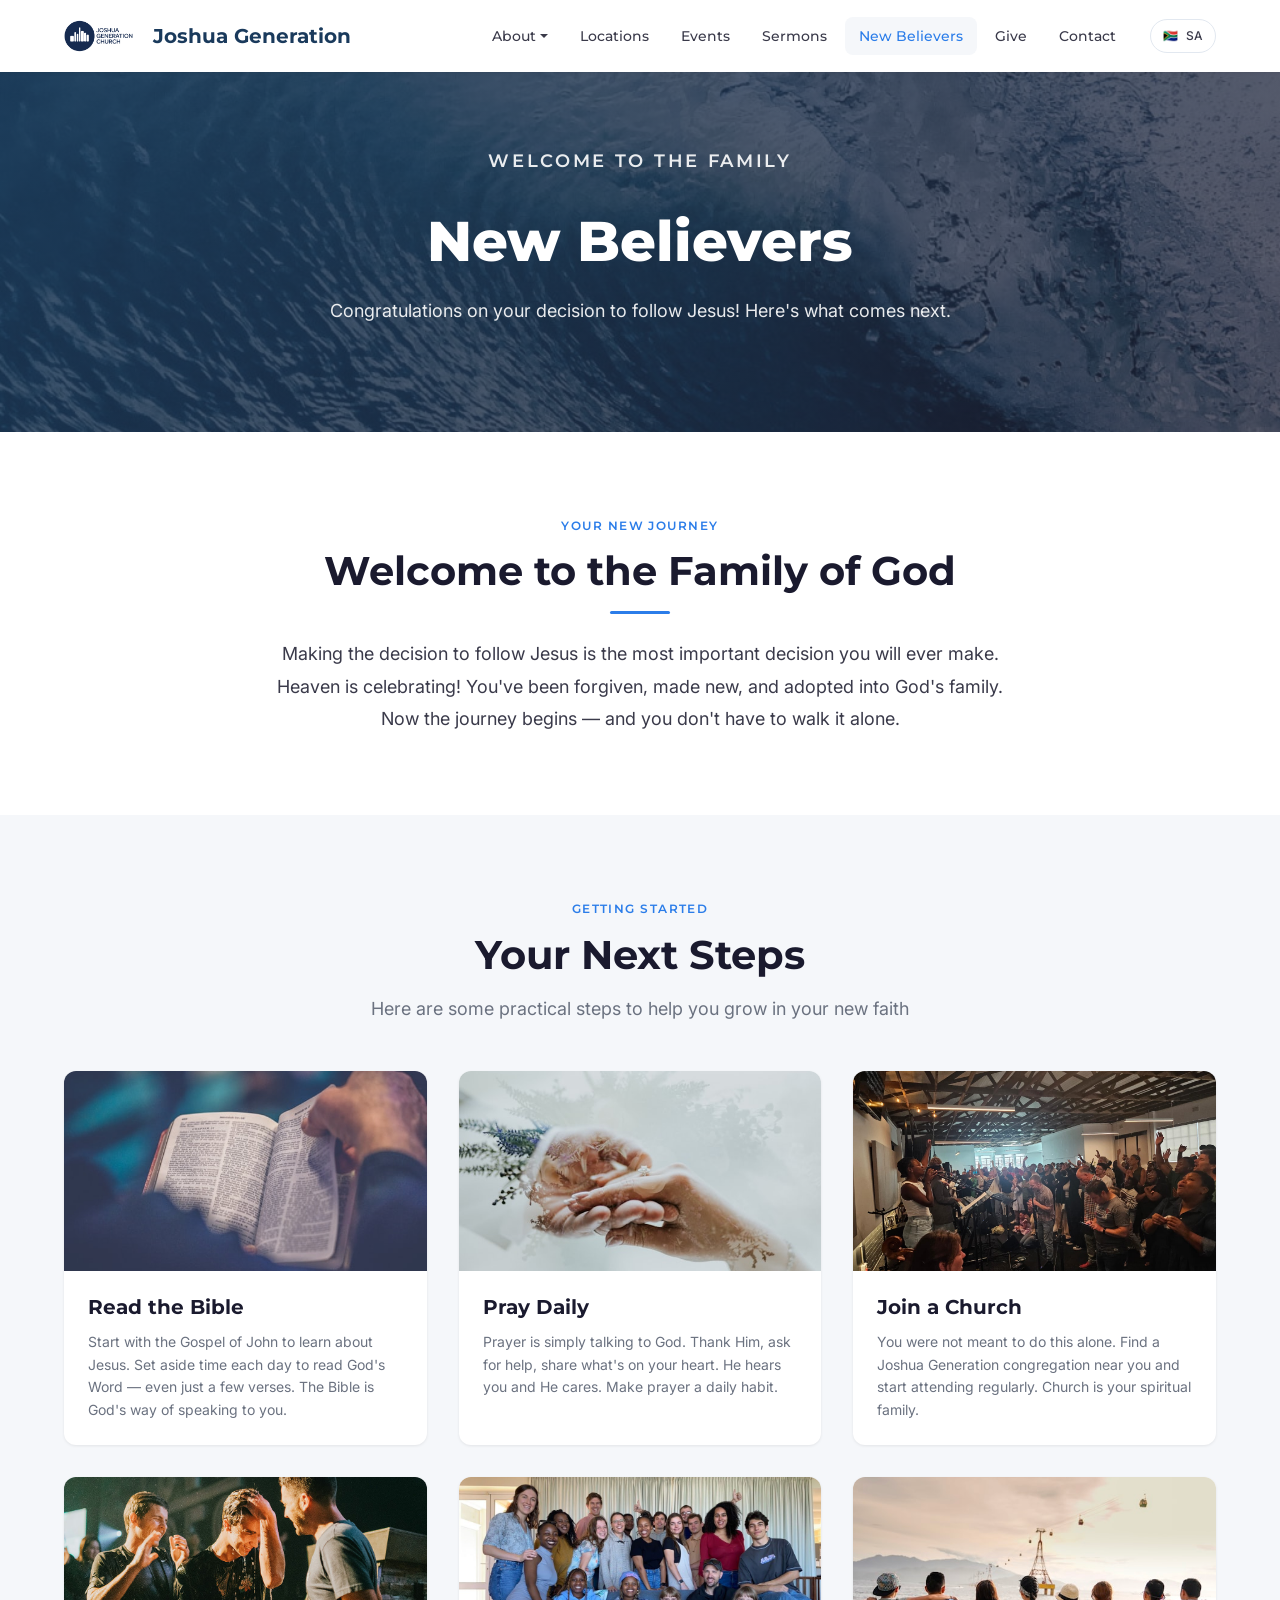
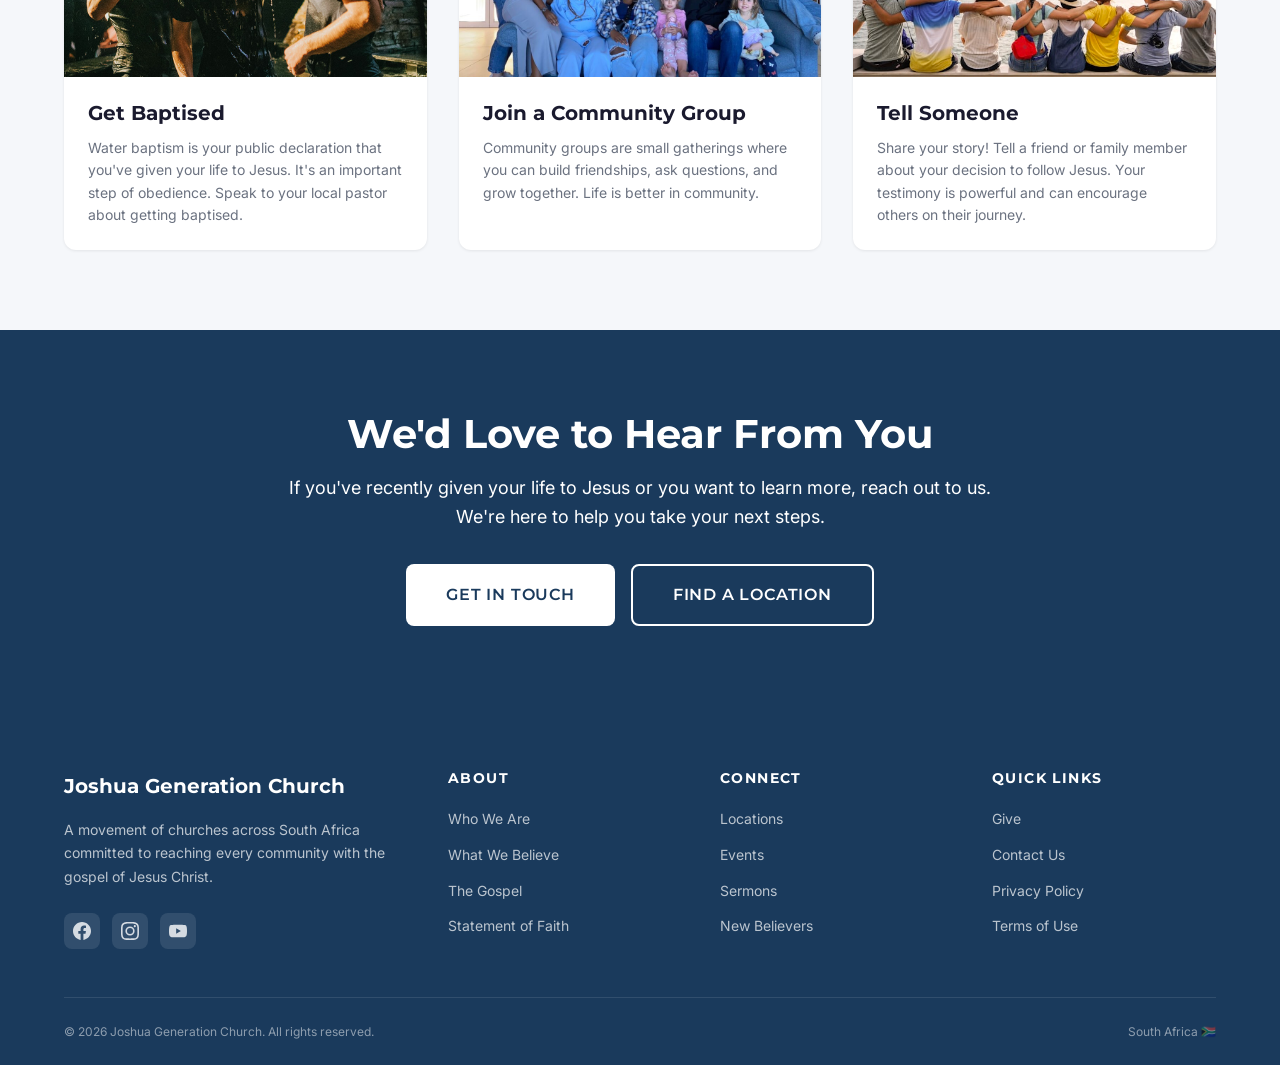
==== commit 3ba50d81: "Use real Josh Gen Sunday service photo for Join a Church card" ====
--- a/new-believers.html
+++ b/new-believers.html
@@ -85,7 +85,7 @@
           </div>
         </div>
         <div class="card">
-          <div class="card__image"><img src="images/church-service.jpg" alt="Join a Church" style="width:100%;height:100%;object-fit:cover;"></div>
+          <div class="card__image"><img src="images/sunday-service.jpg" alt="Join a Church" style="width:100%;height:100%;object-fit:cover;"></div>
           <div class="card__body">
             <h3 class="card__title">Join a Church</h3>
             <p class="card__text">You were not meant to do this alone. Find a Joshua Generation congregation near you and start attending regularly. Church is your spiritual family.</p>
